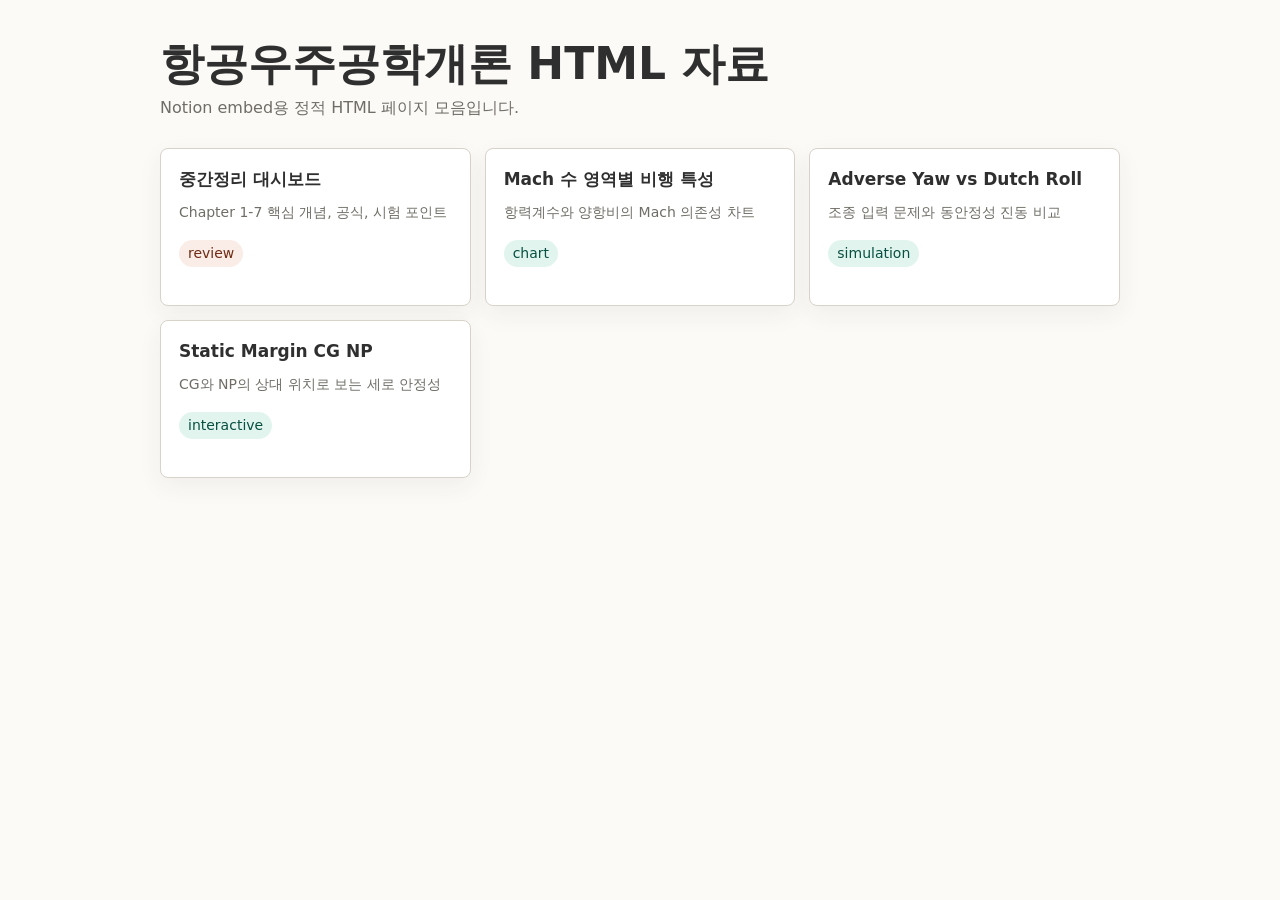
==== index.html @ b940f832 "Add aerospace HTML static pages" ====
<!doctype html>
<html lang="ko">
<head>
  <meta charset="utf-8">
  <meta name="viewport" content="width=device-width, initial-scale=1">
  <title>Aerospace Engineering First</title>
  <style>
    :root {
      color-scheme: light;
      --ink: #2f2f2f;
      --muted: #6f6d66;
      --line: #d7d3c9;
      --panel: #f6f4ee;
      --accent: #d85a30;
      --green: #1d9e75;
    }

    body {
      margin: 0;
      font-family: Inter, "Noto Sans KR", system-ui, -apple-system, BlinkMacSystemFont, "Segoe UI", sans-serif;
      color: var(--ink);
      background: #fbfaf7;
      line-height: 1.5;
    }

    main {
      max-width: 960px;
      margin: 0 auto;
      padding: 40px 20px 56px;
    }

    h1 {
      margin: 0 0 8px;
      font-size: clamp(28px, 5vw, 44px);
      line-height: 1.08;
      letter-spacing: 0;
    }

    p {
      margin: 0;
      color: var(--muted);
    }

    .grid {
      display: grid;
      grid-template-columns: repeat(auto-fit, minmax(240px, 1fr));
      gap: 14px;
      margin-top: 28px;
    }

    a.card {
      display: block;
      min-height: 120px;
      padding: 18px;
      border: 1px solid var(--line);
      border-radius: 8px;
      background: white;
      color: inherit;
      text-decoration: none;
      box-shadow: 0 8px 24px rgba(47, 47, 47, 0.06);
    }

    .card strong {
      display: block;
      margin-bottom: 8px;
      font-size: 17px;
    }

    .card span {
      color: var(--muted);
      font-size: 14px;
    }

    .tag {
      display: inline-block;
      margin-top: 16px;
      padding: 3px 9px;
      border-radius: 999px;
      background: var(--panel);
      color: var(--muted);
      font-size: 12px;
    }

    .tag.exam {
      background: #faece7;
      color: #712b13;
    }

    .tag.interactive {
      background: #e1f5ee;
      color: #085041;
    }
  </style>
</head>
<body>
  <main>
    <h1>항공우주공학개론 HTML 자료</h1>
    <p>Notion embed용 정적 HTML 페이지 모음입니다.</p>

    <section class="grid" aria-label="HTML 자료 목록">
      <a class="card" href="./aerospace_intro_midterm_review_dashboard.html">
        <strong>중간정리 대시보드</strong>
        <span>Chapter 1-7 핵심 개념, 공식, 시험 포인트</span>
        <span class="tag exam">review</span>
      </a>

      <a class="card" href="./mach_speed_regime_characteristics.html">
        <strong>Mach 수 영역별 비행 특성</strong>
        <span>항력계수와 양항비의 Mach 의존성 차트</span>
        <span class="tag interactive">chart</span>
      </a>

      <a class="card" href="./adverse_yaw_vs_dutch_roll_comparison.html">
        <strong>Adverse Yaw vs Dutch Roll</strong>
        <span>조종 입력 문제와 동안정성 진동 비교</span>
        <span class="tag interactive">simulation</span>
      </a>

      <a class="card" href="./static_margin_cg_np_interactive.html">
        <strong>Static Margin CG NP</strong>
        <span>CG와 NP의 상대 위치로 보는 세로 안정성</span>
        <span class="tag interactive">interactive</span>
      </a>
    </section>
  </main>
</body>
</html>
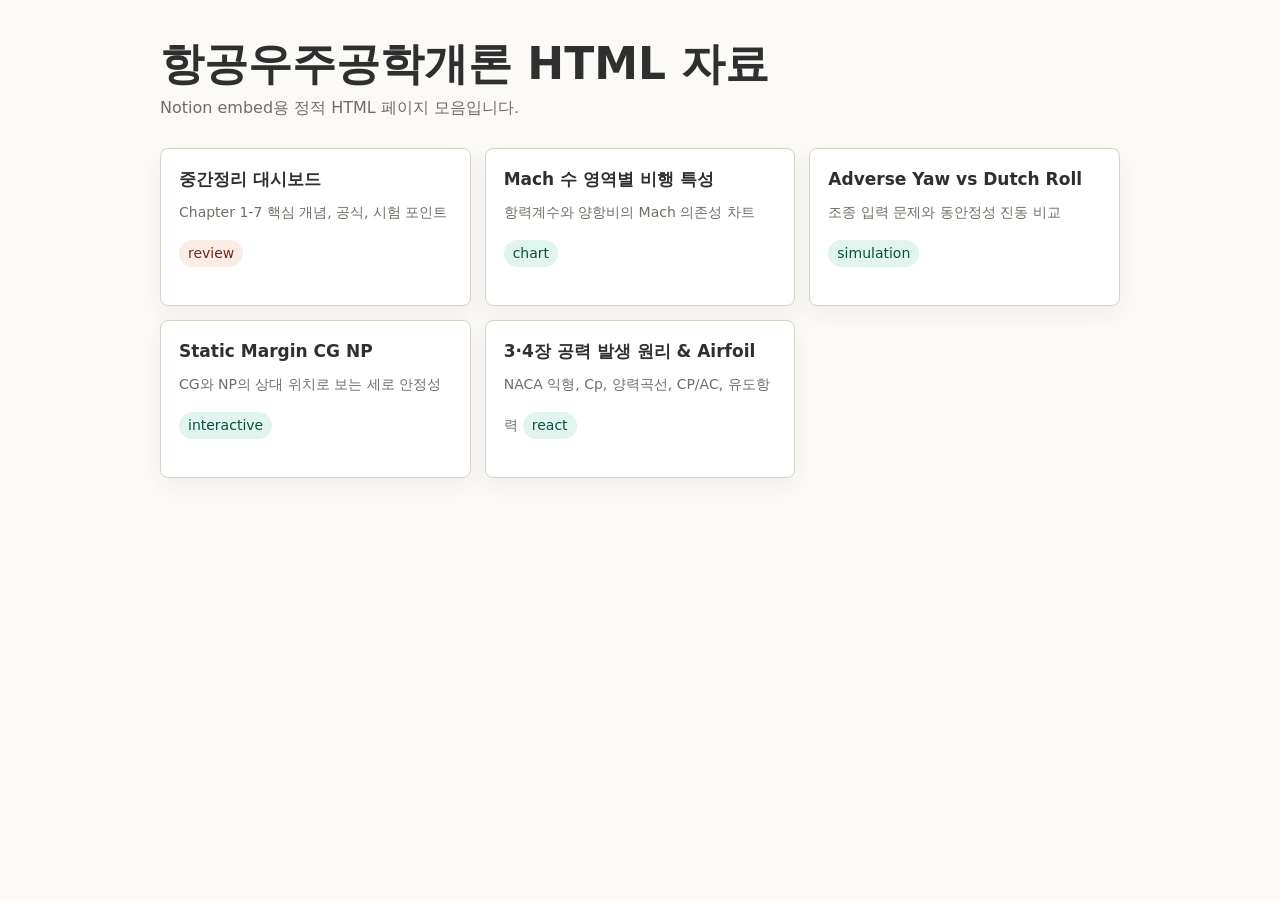
==== commit 0d37b898: "Add chapter 3 and 4 aerodynamics visualizer" ====
--- a/index.html
+++ b/index.html
@@ -121,6 +121,12 @@
         <span>CG와 NP의 상대 위치로 보는 세로 안정성</span>
         <span class="tag interactive">interactive</span>
       </a>
+
+      <a class="card" href="./aero_ch3_4_viz.html">
+        <strong>3·4장 공력 발생 원리 & Airfoil</strong>
+        <span>NACA 익형, Cp, 양력곡선, CP/AC, 유도항력</span>
+        <span class="tag interactive">react</span>
+      </a>
     </section>
   </main>
 </body>
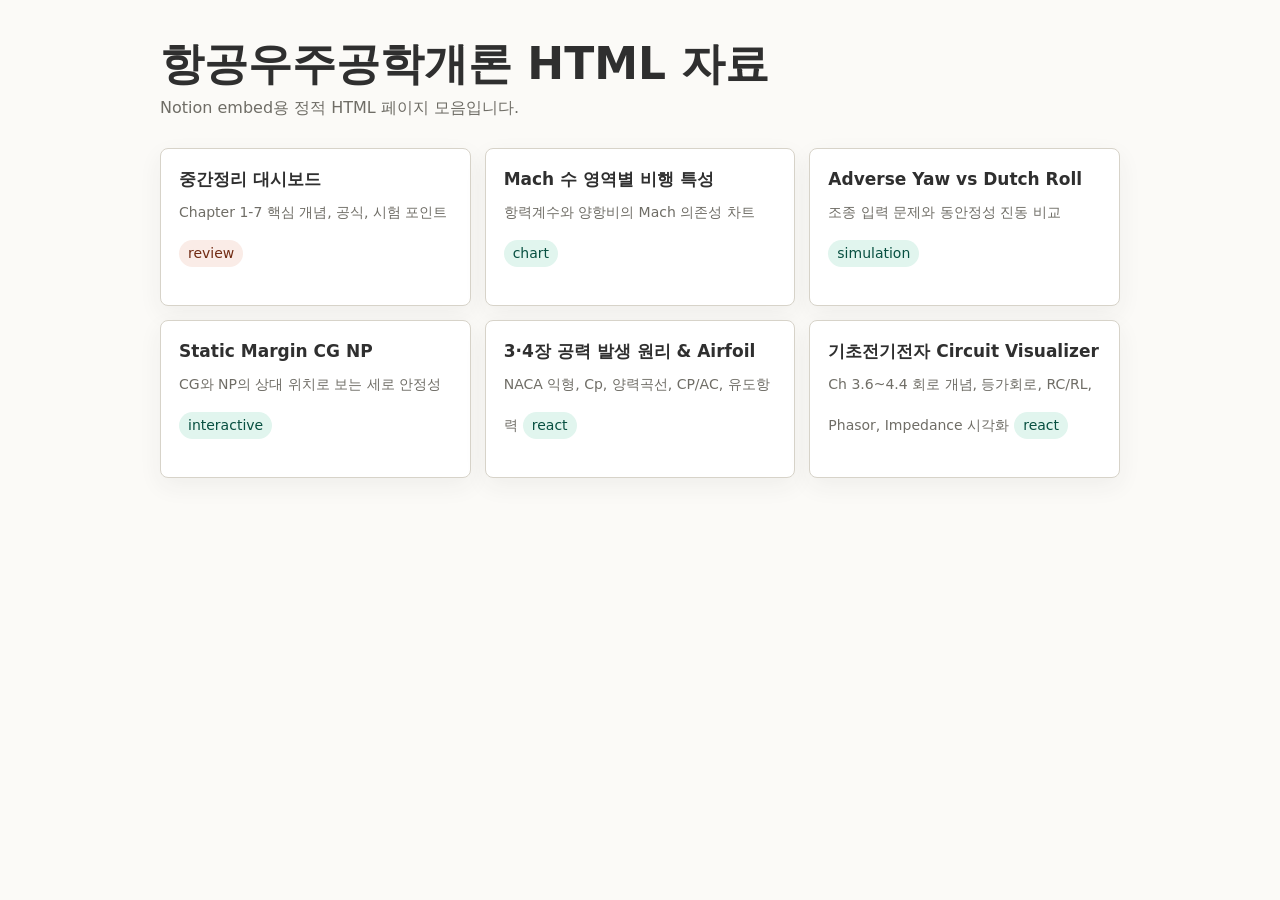
==== commit 5c445df2: "Add circuit visualizer page" ====
--- a/index.html
+++ b/index.html
@@ -127,6 +127,11 @@
         <span>NACA 익형, Cp, 양력곡선, CP/AC, 유도항력</span>
         <span class="tag interactive">react</span>
       </a>
+      <a class="card" href="./circuit-visualizer/">
+        <strong>기초전기전자 Circuit Visualizer</strong>
+        <span>Ch 3.6~4.4 회로 개념, 등가회로, RC/RL, Phasor, Impedance 시각화</span>
+        <span class="tag interactive">react</span>
+      </a>
     </section>
   </main>
 </body>
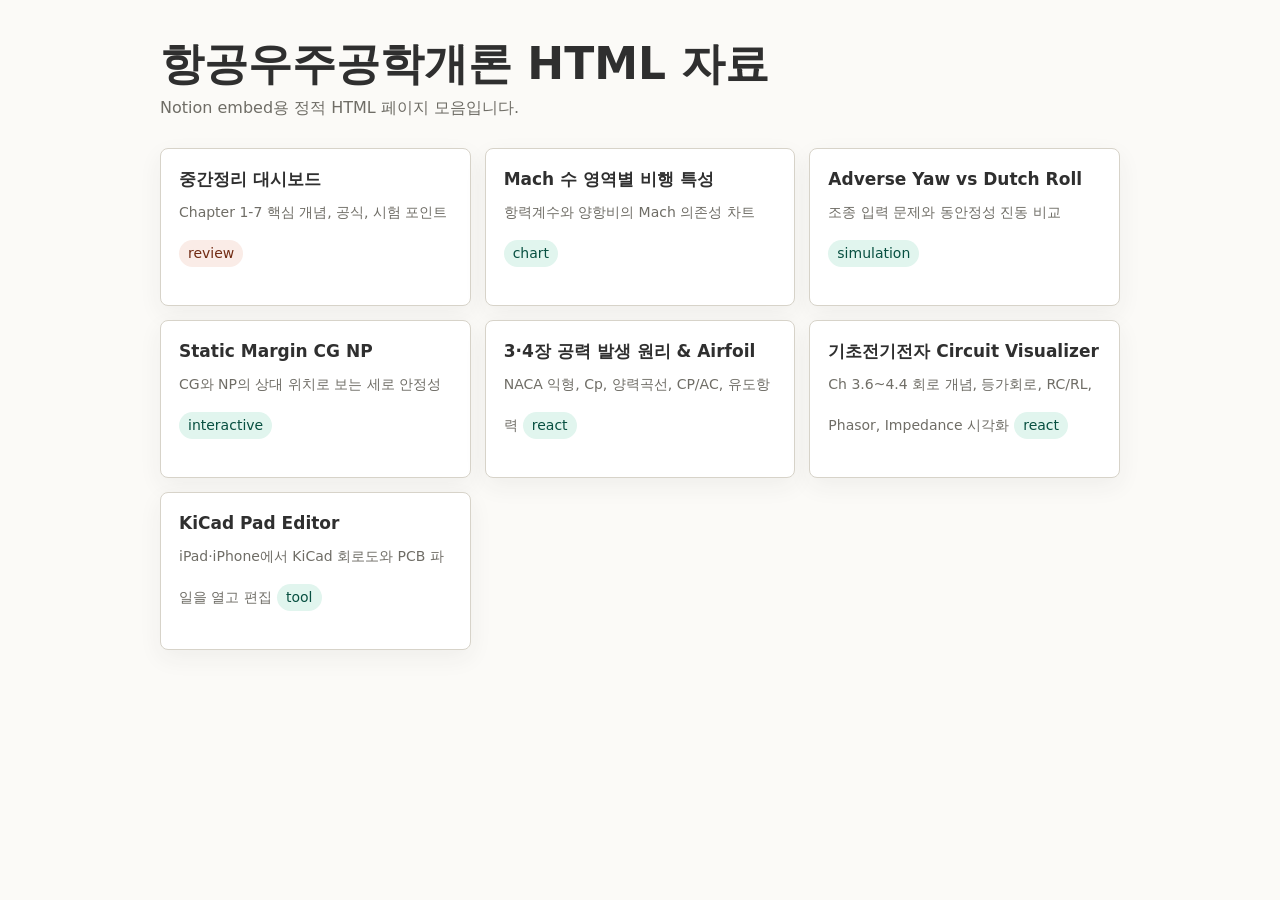
==== commit f3f949c7: "Add KiCad Pad Editor: view and edit KiCad files on iPad/iPhone Static PWA under kicad-editor/ that o" ====
--- a/index.html
+++ b/index.html
@@ -132,6 +132,11 @@
         <span>Ch 3.6~4.4 회로 개념, 등가회로, RC/RL, Phasor, Impedance 시각화</span>
         <span class="tag interactive">react</span>
       </a>
+      <a class="card" href="./kicad-editor/">
+        <strong>KiCad Pad Editor</strong>
+        <span>iPad·iPhone에서 KiCad 회로도와 PCB 파일을 열고 편집</span>
+        <span class="tag interactive">tool</span>
+      </a>
     </section>
   </main>
 </body>
